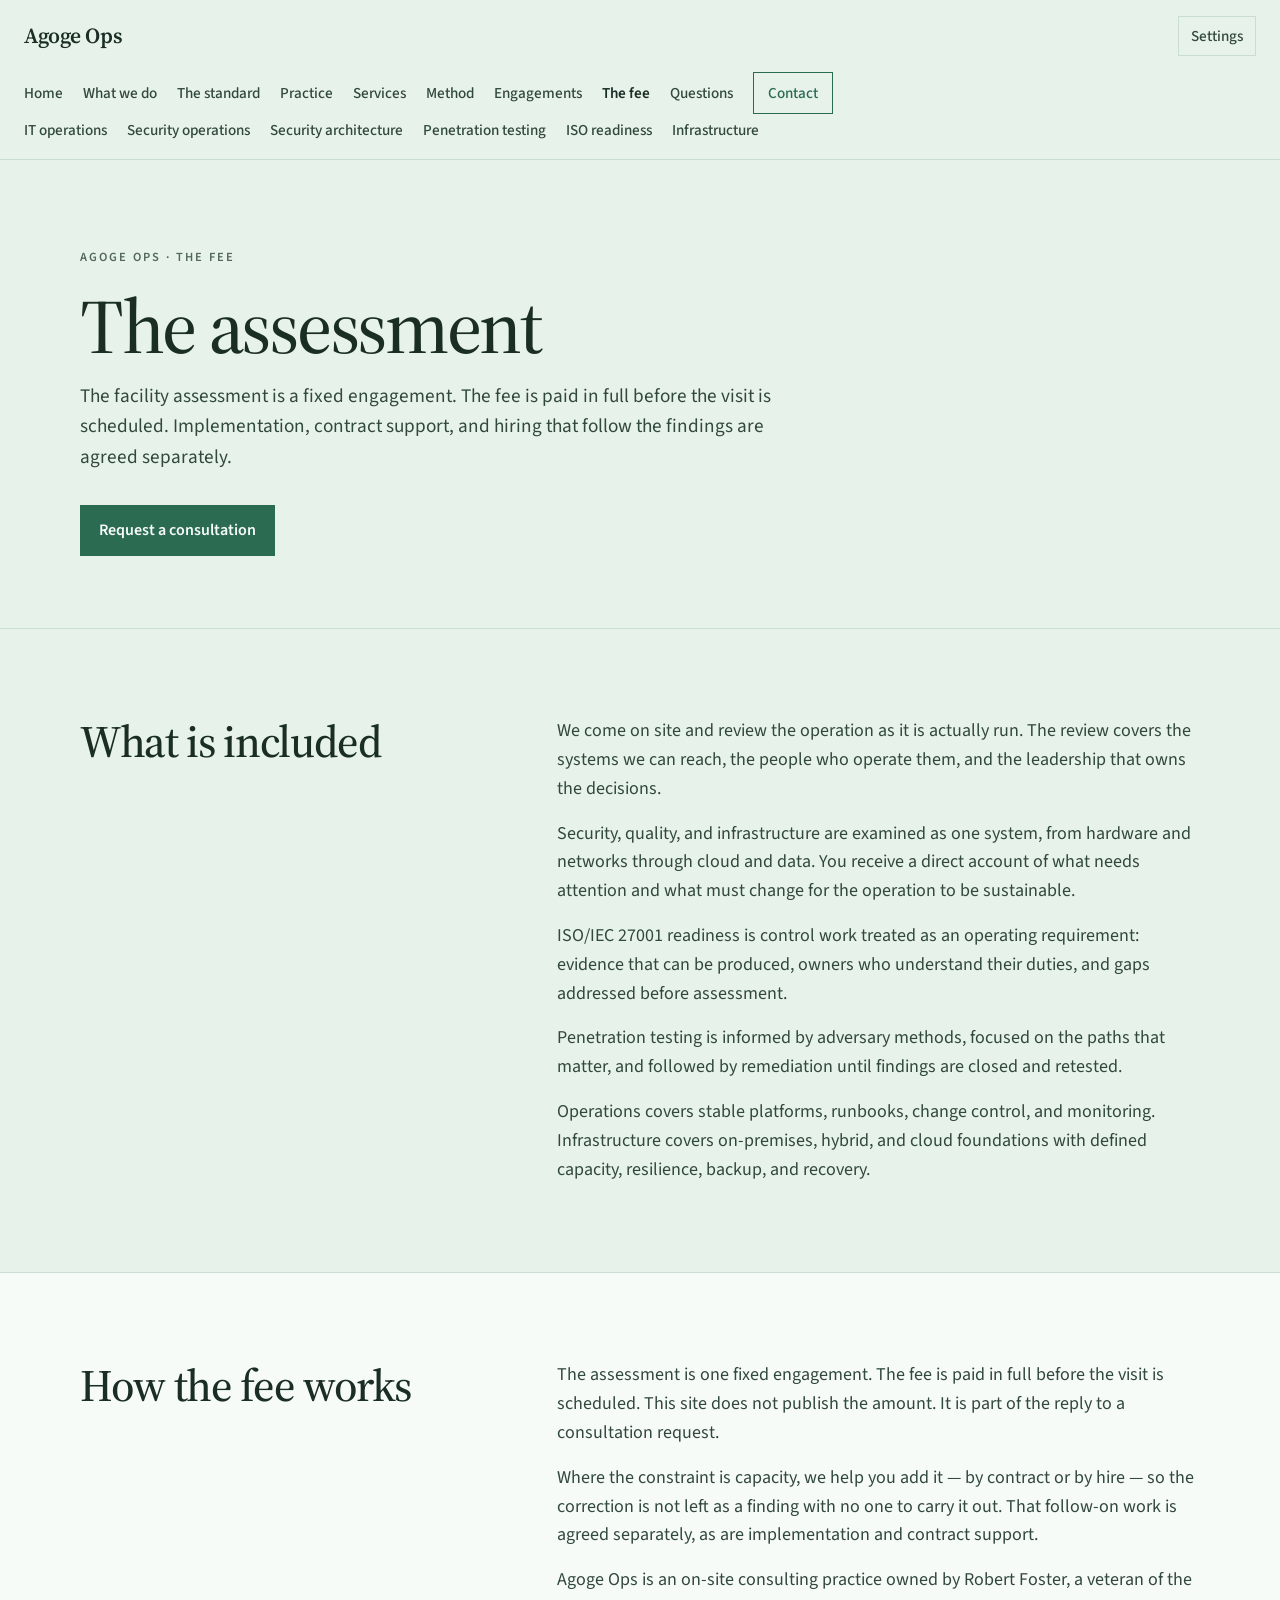
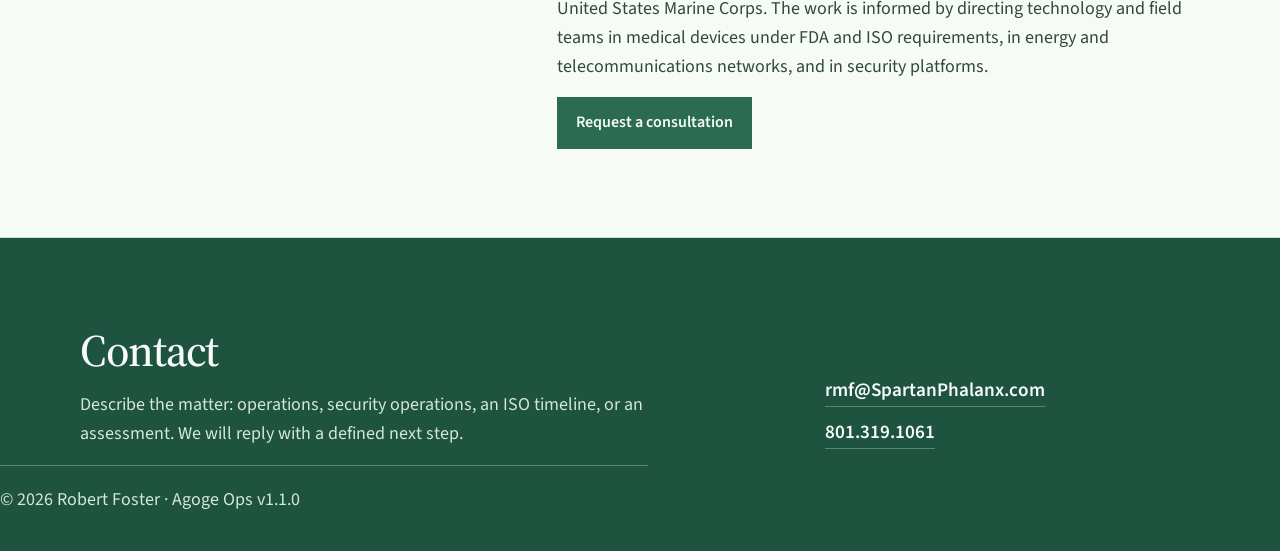
==== engagement.html @ 192fda5f "State the on-site assessment and fee so a visitor can ask for a consultation. Version 1.1.0 adds the" ====
<!DOCTYPE html>
<html lang="en">
<head>
  <meta charset="utf-8" />
  <meta name="viewport" content="width=device-width, initial-scale=1" />
  <title>The assessment — Agoge Ops</title>
  <meta name="description" content="The facility assessment is a fixed engagement. The fee is paid in full before the visit is scheduled. See what the on-site visit includes." />
  <meta name="robots" content="index, follow, max-image-preview:large" />
  <meta name="author" content="Robert Foster" />
  <meta name="theme-color" content="#e7f2ea" />
  <link rel="canonical" href="https://agogeops.com/engagement.html" />
  <meta property="og:type" content="website" />
  <meta property="og:site_name" content="Agoge Ops" />
  <meta property="og:locale" content="en_US" />
  <meta property="og:title" content="The assessment — Agoge Ops" />
  <meta property="og:description" content="The facility assessment is a fixed engagement. The fee is paid in full before the visit is scheduled. See what the on-site visit includes." />
  <meta property="og:url" content="https://agogeops.com/engagement.html" />
  <meta property="og:image" content="https://agogeops.com/assets/og.png" />
  <meta property="og:image:type" content="image/png" />
  <meta property="og:image:width" content="1200" />
  <meta property="og:image:height" content="630" />
  <meta property="og:image:alt" content="Agoge Ops. Shoulder to shoulder. Shield to shield." />
  <meta name="twitter:card" content="summary_large_image" />
  <meta name="twitter:title" content="The assessment — Agoge Ops" />
  <meta name="twitter:description" content="The facility assessment is a fixed engagement. The fee is paid in full before the visit is scheduled. See what the on-site visit includes." />
  <meta name="twitter:image" content="https://agogeops.com/assets/og.png" />
  <meta name="twitter:image:alt" content="Agoge Ops. Shoulder to shoulder. Shield to shield." />
  <script>
    (function () {
      document.documentElement.classList.add("js");
      var saved = localStorage.getItem("agogeops-theme");
      var themes = { light: 1, dark: 1, green: 1, "light-green": 1, "dark-green": 1, blue: 1, "light-blue": 1 };
      document.documentElement.setAttribute("data-theme", themes[saved] ? saved : "light-green");
    })();
  </script>
  <link rel="icon" href="assets/favicon.svg" type="image/svg+xml" />
  <link rel="icon" href="assets/favicon.ico" sizes="any" />
  <link rel="icon" href="assets/favicon-32.png" type="image/png" sizes="32x32" />
  <link rel="icon" href="assets/favicon-16.png" type="image/png" sizes="16x16" />
  <link rel="apple-touch-icon" href="assets/apple-touch-icon.png" />
  <link rel="manifest" href="site.webmanifest" />
  <style>
    /* Readable if assets/ fails to load. The full stylesheet replaces these rules when it arrives. */
    body{margin:0;background:#e7f2ea;color:#1a2e24;font-family:"Segoe UI",sans-serif;font-size:1.0625rem;line-height:1.6}
    a{color:#1e5340} img{max-width:100%;height:auto}
    .skip{position:absolute;left:-999px;top:0;background:#2a6b52;color:#fff;padding:8px 12px}
    .skip:focus{left:12px;top:12px}
    .wrap{width:min(1120px,calc(100% - 32px));margin-inline:auto}
    .top{position:sticky;top:0;background:#e7f2ea;border-bottom:1px solid #c9ddd0;padding:8px 16px 10px;z-index:40}
    .top-bar{display:flex;justify-content:space-between;align-items:center;min-height:56px;gap:12px}
    .brand{color:#1a2e24;text-decoration:none;font-family:Palatino,Georgia,serif;font-size:1.3rem;font-weight:600}
    .nav{display:flex;flex-direction:column;gap:4px}
    .nav-group{display:flex;flex-wrap:wrap;gap:6px 14px}
    .nav a{color:#31483c;text-decoration:none;font-size:.95rem}
    .nav-cta{border:1px solid #2a6b52;color:#2a6b52;padding:6px 10px}
    h1{font-family:Palatino,Georgia,serif;font-weight:500;font-size:clamp(2.6rem,8vw,4.8rem);line-height:.95;margin:0}
    h2{font-family:Palatino,Georgia,serif;font-weight:500;font-size:clamp(1.8rem,4vw,2.4rem);line-height:1.1}
    .lede{font-size:1.15rem;max-width:40em}
    .btn{display:inline-flex;align-items:center;min-height:48px;padding:12px 18px;font-weight:600;text-decoration:none}
    .btn.primary{background:#2a6b52;color:#f7fbf8}
    .contact{background:#1e5340;color:#f7fbf8;padding:64px 0 28px}
    .contact a{color:#f7fbf8}
    .fine{color:#b7cfc2;font-size:.9rem}
    a:focus-visible,button:focus-visible{outline:2px solid #1e5340;outline-offset:3px}
  </style>
  <link rel="stylesheet" href="assets/site.css?v=1.1.0" />
  <script type="application/ld+json">
{
  "@context": "https://schema.org",
  "@graph": [
    {
      "@type": "ProfessionalService",
      "@id": "https://agogeops.com/#practice",
      "name": "Agoge Ops",
      "url": "https://agogeops.com/"
    },
    {
      "@type": "Service",
      "name": "Facility assessment",
      "url": "https://agogeops.com/engagement.html",
      "description": "The facility assessment is a fixed engagement. The fee is paid in full before the visit is scheduled. See what the on-site visit includes.",
      "provider": {
        "@id": "https://agogeops.com/#practice"
      }
    }
  ]
}
  </script>
</head>
<body>
  <a class="skip" href="#main">Skip to content</a>

  <header class="top">
    <div class="top-bar">
      <a class="brand" href="index.html">Agoge Ops</a>
      <div class="header-tools">
    <div class="settings">
      <button type="button" class="settings-btn" id="settings-toggle" aria-expanded="false" aria-controls="settings-panel">Settings</button>
      <div class="settings-panel" id="settings-panel" hidden>
        <p class="settings-label" id="settings-label">Appearance</p>
        <div class="theme-list" role="radiogroup" aria-labelledby="settings-label">
          <button type="button" role="radio" data-theme="light" aria-checked="false">Light</button>
          <button type="button" role="radio" data-theme="dark" aria-checked="false">Dark</button>
          <button type="button" role="radio" data-theme="green" aria-checked="false">Green</button>
          <button type="button" role="radio" data-theme="light-green" aria-checked="true">Light green</button>
          <button type="button" role="radio" data-theme="dark-green" aria-checked="false">Dark green</button>
          <button type="button" role="radio" data-theme="blue" aria-checked="false">Blue</button>
          <button type="button" role="radio" data-theme="light-blue" aria-checked="false">Light blue</button>
        </div>
      </div>
    </div>
    <button type="button" class="nav-toggle" id="nav-toggle" aria-expanded="false" aria-controls="site-nav" aria-label="Menu">
      <span></span><span></span>
    </button>
    </div>
    </div>
    <nav class="nav" id="site-nav" aria-label="Primary">
      <div class="nav-group">
        <a href="index.html">Home</a>
        <a href="index.html#work">What we do</a>
        <a href="index.html#standard">The standard</a>
        <a href="index.html#practice">Practice</a>
        <a href="index.html#services">Services</a>
        <a href="index.html#method">Method</a>
        <a href="index.html#engagements">Engagements</a>
        <a href="engagement.html" aria-current="page">The fee</a>
        <a href="faq.html">Questions</a>
        <a href="index.html#contact" class="nav-cta">Contact</a>
      </div>
      <div class="nav-group">
        <a href="it-operations.html">IT operations</a>
        <a href="security-operations.html">Security operations</a>
        <a href="security-operations.html#architecture">Security architecture</a>
        <a href="security-operations.html#penetration-testing">Penetration testing</a>
        <a href="iso-readiness.html">ISO readiness</a>
        <a href="infrastructure.html">Infrastructure</a>
      </div>
    </nav>
  </header>

  <main id="main">
    <section class="hero">
      <div class="wrap">
        <p class="eyebrow"><a href="index.html">Agoge Ops</a> · The fee</p>
        <h1 class="service-title">The assessment</h1>
        <p class="lede">The facility assessment is a fixed engagement. The fee is paid in full before the visit is scheduled. Implementation, contract support, and hiring that follow the findings are agreed separately.</p>
        <div class="hero-cta">
          <a class="btn primary" href="mailto:rmf@SpartanPhalanx.com?subject=Consultation%20request">Request a consultation</a>
        </div>
      </div>
    </section>

    <section class="band">
      <div class="wrap split">
        <h2>What is included</h2>
        <div>
          <p>We come on site and review the operation as it is actually run. The review covers the systems we can reach, the people who operate them, and the leadership that owns the decisions.</p>
          <p>Security, quality, and infrastructure are examined as one system, from hardware and networks through cloud and data. You receive a direct account of what needs attention and what must change for the operation to be sustainable.</p>
          <p>ISO/IEC 27001 readiness is control work treated as an operating requirement: evidence that can be produced, owners who understand their duties, and gaps addressed before assessment.</p>
          <p>Penetration testing is informed by adversary methods, focused on the paths that matter, and followed by remediation until findings are closed and retested.</p>
          <p>Operations covers stable platforms, runbooks, change control, and monitoring. Infrastructure covers on-premises, hybrid, and cloud foundations with defined capacity, resilience, backup, and recovery.</p>
        </div>
      </div>
    </section>

    <section class="band alt">
      <div class="wrap split">
        <h2>How the fee works</h2>
        <div>
          <p>The assessment is one fixed engagement. The fee is paid in full before the visit is scheduled. This site does not publish the amount. It is part of the reply to a consultation request.</p>
          <p>Where the constraint is capacity, we help you add it — by contract or by hire — so the correction is not left as a finding with no one to carry it out. That follow-on work is agreed separately, as are implementation and contract support.</p>
          <p>Agoge Ops is an on-site consulting practice owned by Robert Foster, a veteran of the United States Marine Corps. The work is informed by directing technology and field teams in medical devices under FDA and ISO requirements, in energy and telecommunications networks, and in security platforms.</p>
          <p><a class="btn primary" href="mailto:rmf@SpartanPhalanx.com?subject=Consultation%20request">Request a consultation</a></p>
        </div>
      </div>
    </section>

    <section class="contact">
      <div class="wrap contact-inner">
        <div>
          <h2>Contact</h2>
          <p>Describe the matter: operations, security operations, an ISO timeline, or an assessment. We will reply with a defined next step.</p>
        </div>
        <address>
          <a href="mailto:rmf@SpartanPhalanx.com">rmf@SpartanPhalanx.com</a>
          <a href="tel:+18013191061">801.319.1061</a>
        </address>
      </div>
      <p class="fine">© 2026 Robert Foster · Agoge Ops v1.1.0</p>
    </section>
  </main>

  <script src="assets/site.js?v=1.1.0" defer></script>
</body>
</html>
---- assets/site.css ----
@font-face {
  font-family: "Source Sans 3";
  font-style: normal;
  font-weight: 400 600;
  font-display: swap;
  src: url("fonts/source-sans-3-latin.woff2") format("woff2");
  unicode-range: U+0000-00FF, U+0131, U+0152-0153, U+02BB-02BC, U+02C6, U+02DA, U+02DC, U+0304, U+0308, U+0329, U+2000-206F, U+20AC, U+2122, U+2191, U+2193, U+2212, U+2215, U+FEFF, U+FFFD;
}

@font-face {
  font-family: "Source Serif 4";
  font-style: normal;
  font-weight: 500 600;
  font-display: swap;
  src: url("fonts/source-serif-4-latin.woff2") format("woff2");
  unicode-range: U+0000-00FF, U+0131, U+0152-0153, U+02BB-02BC, U+02C6, U+02DA, U+02DC, U+0304, U+0308, U+0329, U+2000-206F, U+20AC, U+2122, U+2191, U+2193, U+2212, U+2215, U+FEFF, U+FFFD;
}

:root,
html[data-theme="light-green"] {
  --paper: #e7f2ea;
  --surface: #f7fbf8;
  --header: rgba(231, 242, 234, 0.94);
  --ink: #1a2e24;
  --ink-soft: #31483c;
  --muted: #52685b;
  --line: #c9ddd0;
  --accent: #2a6b52;
  --accent-hot: #1e5340;
  --btn: #2a6b52;
  --btn-text: #f7fbf8;
  --contact-bg: #1e5340;
  --contact-ink: #f7fbf8;
  --contact-copy: #d5e6db;
  --contact-line: rgba(255, 255, 255, 0.28);
  --contact-fine: #b7cfc2;
  --theme-color: #e7f2ea;
}

html[data-theme="light"] {
  --paper: #f3f0ea;
  --surface: #ffffff;
  --header: rgba(243, 240, 234, 0.94);
  --ink: #1c1a17;
  --ink-soft: #3c3832;
  --muted: #5e5952;
  --line: #d4cdc2;
  --accent: #1e3a34;
  --accent-hot: #16302b;
  --btn: #1e3a34;
  --btn-text: #f3f0ea;
  --contact-bg: #1e3a34;
  --contact-ink: #f3f0ea;
  --contact-copy: #d5ddd9;
  --contact-line: rgba(255, 255, 255, 0.28);
  --contact-fine: #b7c4bf;
  --theme-color: #f3f0ea;
}

html[data-theme="dark"] {
  --paper: #141816;
  --surface: #1c221f;
  --header: rgba(20, 24, 22, 0.94);
  --ink: #f2f0ea;
  --ink-soft: #d4d0c6;
  --muted: #a39e94;
  --line: #343a36;
  --accent: #9dceb4;
  --accent-hot: #cfe6da;
  --btn: #2f6b56;
  --btn-text: #f4f7f5;
  --contact-bg: #0e1412;
  --contact-ink: #f3f0ea;
  --contact-copy: #c9d4ce;
  --contact-line: rgba(255, 255, 255, 0.22);
  --contact-fine: #8ea399;
  --theme-color: #141816;
}

html[data-theme="green"] {
  --paper: #dceadf;
  --surface: #f3faf5;
  --header: rgba(220, 234, 223, 0.94);
  --ink: #14241c;
  --ink-soft: #2c4036;
  --muted: #4d6558;
  --line: #b7d0c0;
  --accent: #1b4d3e;
  --accent-hot: #14382e;
  --btn: #1b4d3e;
  --btn-text: #f4faf6;
  --contact-bg: #1b4d3e;
  --contact-ink: #f4faf6;
  --contact-copy: #d3e6db;
  --contact-line: rgba(255, 255, 255, 0.28);
  --contact-fine: #b7cfc2;
  --theme-color: #dceadf;
}

html[data-theme="dark-green"] {
  --paper: #0f1f18;
  --surface: #163026;
  --header: rgba(15, 31, 24, 0.94);
  --ink: #e7f3ec;
  --ink-soft: #c3d8cc;
  --muted: #8eaa9c;
  --line: #2a4a3c;
  --accent: #8fceb0;
  --accent-hot: #c8e8d6;
  --btn: #2f6b56;
  --btn-text: #f4faf6;
  --contact-bg: #091410;
  --contact-ink: #f4faf6;
  --contact-copy: #c3d8cc;
  --contact-line: rgba(255, 255, 255, 0.22);
  --contact-fine: #8eaa9c;
  --theme-color: #0f1f18;
}

html[data-theme="blue"] {
  --paper: #16324f;
  --surface: #1c3d5e;
  --header: rgba(22, 50, 79, 0.94);
  --ink: #f4f7fb;
  --ink-soft: #d5e0ea;
  --muted: #a9bdd0;
  --line: #2c5278;
  --accent: #9fd0f2;
  --accent-hot: #d6ebfa;
  --btn: #2f74b0;
  --btn-text: #f4f7fb;
  --contact-bg: #0d2138;
  --contact-ink: #f4f7fb;
  --contact-copy: #c5d6e6;
  --contact-line: rgba(255, 255, 255, 0.22);
  --contact-fine: #8eabc4;
  --theme-color: #16324f;
}

html[data-theme="light-blue"] {
  --paper: #e7f1f8;
  --surface: #f5fafc;
  --header: rgba(231, 241, 248, 0.94);
  --ink: #152433;
  --ink-soft: #2c4154;
  --muted: #5a7082;
  --line: #c5d7e6;
  --accent: #1d4e89;
  --accent-hot: #163a66;
  --btn: #1d4e89;
  --btn-text: #f5fafc;
  --contact-bg: #1d4e89;
  --contact-ink: #f5fafc;
  --contact-copy: #d4e3f0;
  --contact-line: rgba(255, 255, 255, 0.28);
  --contact-fine: #b7c9d8;
  --theme-color: #e7f1f8;
}

:root {
  --max: 1120px;
  --serif: "Source Serif 4", "Palatino Linotype", Palatino, serif;
  --sans: "Source Sans 3", "Segoe UI", sans-serif;
}

*,
*::before,
*::after { box-sizing: border-box; }

html { scroll-behavior: smooth; }

section[id] { scroll-margin-top: 200px; }

body {
  margin: 0;
  font-family: var(--sans);
  font-size: 1.0625rem;
  line-height: 1.6;
  color: var(--ink);
  background: var(--paper);
  -webkit-font-smoothing: antialiased;
}

img { display: block; max-width: 100%; }

a { color: var(--accent); }
a:hover { color: var(--accent-hot); }

.skip {
  position: absolute;
  left: -999px;
  top: 0;
  background: var(--accent);
  color: #fff;
  padding: 8px 12px;
  z-index: 100;
}
.skip:focus { left: 12px; top: 12px; }

.wrap {
  width: min(var(--max), calc(100% - 48px));
  margin-inline: auto;
}

.top {
  position: sticky;
  top: 0;
  z-index: 40;
  display: flex;
  flex-direction: column;
  align-items: stretch;
  padding: 0 24px 10px;
  background: var(--header);
  border-bottom: 1px solid var(--line);
  backdrop-filter: blur(10px);
}

.top-bar {
  display: flex;
  align-items: center;
  justify-content: space-between;
  gap: 24px;
  min-height: 72px;
}

.brand {
  color: var(--ink);
  text-decoration: none;
  font-family: var(--serif);
  font-weight: 600;
  font-size: 1.35rem;
  letter-spacing: -0.02em;
}
.brand:hover { color: var(--ink); }

.nav {
  display: flex;
  flex-direction: column;
  gap: 4px;
  padding-bottom: 6px;
}
.nav-group {
  display: flex;
  flex-wrap: wrap;
  align-items: center;
  gap: 6px 20px;
}
.nav a {
  color: var(--ink-soft);
  text-decoration: none;
  font-size: 0.95rem;
  font-weight: 500;
}
.nav a:visited { color: var(--ink-soft); }
.nav a:hover { color: var(--ink); }
.nav a[aria-current="page"] {
  color: var(--ink);
  font-weight: 600;
}

.nav-cta {
  padding: 8px 14px;
  border: 1px solid var(--accent);
  color: var(--accent) !important;
}
.nav-cta:visited { color: var(--accent) !important; }
.nav-cta:hover { background: var(--btn); color: var(--btn-text) !important; }

.nav-toggle {
  display: none;
  width: 44px;
  height: 44px;
  border: 1px solid var(--line);
  background: transparent;
  cursor: pointer;
  padding: 0;
  align-items: center;
  justify-content: center;
  flex-direction: column;
  gap: 6px;
}
.nav-toggle span {
  display: block;
  width: 18px;
  height: 1.5px;
  background: var(--ink);
}

.hero h1.service-title {
  max-width: 18ch;
  font-size: clamp(2.7rem, 6vw, 4.8rem);
}

.eyebrow a {
  color: inherit;
  text-decoration: none;
}
.eyebrow a:hover { color: var(--ink); }

.hero {
  padding: 88px 0 72px;
  border-bottom: 1px solid var(--line);
}
.hero h1 {
  margin: 0;
  max-width: 12ch;
  font-family: var(--serif);
  font-weight: 500;
  font-size: clamp(3.4rem, 8vw, 6.4rem);
  line-height: 0.95;
  letter-spacing: -0.03em;
}
.eyebrow {
  margin: 0 0 22px;
  font-size: 0.78rem;
  font-weight: 600;
  letter-spacing: 0.16em;
  text-transform: uppercase;
  color: var(--muted);
}
.motto {
  margin: 22px 0 0;
  font-family: var(--serif);
  font-size: clamp(1.25rem, 2vw, 1.55rem);
  font-weight: 500;
  color: var(--accent);
}
.lede {
  margin: 18px 0 0;
  max-width: 38em;
  font-size: 1.2rem;
  color: var(--ink-soft);
}
.hero-cta {
  display: flex;
  flex-wrap: wrap;
  gap: 12px;
  margin-top: 32px;
}
.hero-note {
  margin: 14px 0 0;
  font-weight: 600;
}
.hero-note a { text-decoration: none; border-bottom: 1px solid var(--line); }
.hero-note a:hover { border-bottom-color: var(--accent); }

a:focus-visible,
button:focus-visible {
  outline: 2px solid var(--accent);
  outline-offset: 3px;
}

.btn {
  display: inline-flex;
  align-items: center;
  justify-content: center;
  min-height: 48px;
  padding: 12px 18px;
  font-family: var(--sans);
  font-size: 1rem;
  font-weight: 600;
  text-decoration: none;
  border: 1px solid transparent;
}
.btn.primary {
  background: var(--btn);
  color: var(--btn-text);
}
.btn.primary:hover { filter: brightness(1.12); color: var(--btn-text); }
.btn.ghost {
  background: transparent;
  color: var(--ink);
  border-color: var(--line);
}
.btn.ghost:hover { border-color: var(--ink); color: var(--ink); }

.facts {
  background: var(--surface);
  border-bottom: 1px solid var(--line);
}
.facts-grid {
  display: grid;
  grid-template-columns: repeat(3, 1fr);
}
.facts article {
  padding: 36px 32px 40px 0;
}
.facts article + article {
  padding-left: 32px;
  border-left: 1px solid var(--line);
}
.num {
  margin: 0 0 12px;
  font-size: 0.78rem;
  font-weight: 600;
  letter-spacing: 0.14em;
  color: var(--accent);
}
.facts h2,
.method h3,
.steps h3,
.services h3 {
  margin: 0 0 8px;
  font-family: var(--serif);
  font-weight: 500;
  font-size: 1.45rem;
  letter-spacing: -0.02em;
}
.facts p:last-child,
.method p,
.steps p,
.services p { margin: 0; color: var(--ink-soft); }

.band { padding: 88px 0; }
.band.alt {
  background: var(--surface);
  border-top: 1px solid var(--line);
  border-bottom: 1px solid var(--line);
}

.split {
  display: grid;
  grid-template-columns: 0.8fr 1.2fr;
  gap: 48px;
  align-items: start;
}
.split h2,
.section-head h2,
.contact h2 {
  margin: 0;
  font-family: var(--serif);
  font-weight: 500;
  font-size: clamp(2rem, 4vw, 2.8rem);
  letter-spacing: -0.03em;
  line-height: 1.1;
}
.split p { margin: 0 0 16px; color: var(--ink-soft); font-size: 1.125rem; }
.split p:last-child { margin-bottom: 0; }

.section-head { max-width: 40em; margin-bottom: 40px; }
.section-head p {
  margin: 12px 0 0;
  color: var(--muted);
  font-size: 1.125rem;
}

.services {
  list-style: none;
  margin: 0;
  padding: 0;
  display: grid;
  grid-template-columns: 1fr 1fr;
  column-gap: 64px;
}
.services li {
  padding: 28px 0;
  border-top: 1px solid var(--line);
}
.services h3 { font-size: 1.35rem; }
.services h3 a,
.services h3 a:visited {
  color: inherit;
  text-decoration: none;
}
.services h3 a:hover { color: var(--accent); }

.method {
  display: grid;
  grid-template-columns: 1fr 1fr;
  gap: 36px 64px;
}

.steps {
  list-style: none;
  margin: 0;
  padding: 0;
  display: grid;
  grid-template-columns: repeat(4, 1fr);
  gap: 28px;
  counter-reset: step;
}
.steps li {
  padding-top: 18px;
  border-top: 2px solid var(--accent);
  counter-increment: step;
}
.steps li::before {
  content: counter(step, decimal-leading-zero);
  display: block;
  margin-bottom: 16px;
  font-size: 0.78rem;
  font-weight: 600;
  letter-spacing: 0.14em;
  color: var(--accent);
}
.steps h3 { font-size: 1.3rem; }

.faq {
  display: grid;
}
.faq article {
  padding: 22px 0;
  border-top: 1px solid var(--line);
}
.faq h3 {
  margin: 0 0 8px;
  font-family: var(--serif);
  font-weight: 500;
  font-size: 1.35rem;
}
.faq p { margin: 0; color: var(--ink-soft); }
.faq a { font-weight: 600; }

.contact {
  padding: 88px 0 36px;
  background: var(--contact-bg);
  color: var(--contact-ink);
}
.contact-inner {
  display: grid;
  grid-template-columns: 1.3fr 0.7fr;
  gap: 48px;
  align-items: end;
}
.contact h2 { color: var(--contact-ink); }
.contact p { margin: 16px 0 0; max-width: 36em; color: var(--contact-copy); font-size: 1.125rem; }
.contact address {
  margin: 0;
  font-style: normal;
  display: flex;
  flex-direction: column;
  gap: 10px;
  font-size: 1.2rem;
  font-weight: 600;
}
.contact address a {
  color: var(--contact-ink);
  text-decoration: none;
  border-bottom: 1px solid var(--contact-line);
  width: fit-content;
}
.contact address a:hover { border-bottom-color: var(--contact-ink); color: var(--contact-ink); }
.fine {
  width: min(var(--max), calc(100% - 48px));
  margin: 64px auto 0;
  padding-top: 20px;
  border-top: 1px solid var(--contact-line);
  color: var(--contact-fine);
  font-size: 0.9rem;
}

.header-tools {
  display: flex;
  align-items: center;
  gap: 8px;
  margin-left: auto;
}
.settings { position: relative; }
.settings-btn {
  min-height: 40px;
  padding: 8px 12px;
  border: 1px solid var(--line);
  background: transparent;
  color: var(--ink-soft);
  font-family: var(--sans);
  font-size: 0.95rem;
  font-weight: 500;
  cursor: pointer;
}
.settings-btn:hover,
.settings-btn[aria-expanded="true"] {
  color: var(--ink);
  border-color: var(--accent);
}
.settings-panel {
  position: absolute;
  top: calc(100% + 10px);
  right: 0;
  z-index: 50;
  width: 240px;
  padding: 14px;
  background: var(--surface);
  border: 1px solid var(--line);
  box-shadow: 0 12px 32px rgba(20, 30, 24, 0.12);
}
.settings-panel[hidden] { display: none !important; }
.settings-label {
  margin: 0 0 10px;
  font-size: 0.75rem;
  font-weight: 600;
  letter-spacing: 0.12em;
  text-transform: uppercase;
  color: var(--muted);
}
.theme-list {
  display: grid;
  gap: 6px;
}
.theme-list button {
  text-align: left;
  padding: 8px 10px;
  border: 1px solid transparent;
  background: transparent;
  color: var(--ink);
  font-family: var(--sans);
  font-size: 0.95rem;
  cursor: pointer;
}
.theme-list button:hover { border-color: var(--line); }
.theme-list button[aria-checked="true"] {
  border-color: var(--accent);
  font-weight: 600;
}

@media (max-width: 900px) {
  html.js .nav-toggle { display: inline-flex; }
  html.js .nav { display: none; }
  html.js .nav.is-open {
    display: flex;
    max-height: calc(100vh - 84px);
    overflow-y: auto;
  }
  .nav { gap: 0; padding-bottom: 4px; }
  .nav-group {
    flex-direction: column;
    align-items: stretch;
    gap: 0;
  }
  .nav a {
    padding: 12px 0;
    border-bottom: 1px solid var(--line);
  }
  .nav-cta { margin-top: 8px; width: fit-content; }
  .facts-grid,
  .split,
  .services,
  .method,
  .steps,
  .contact-inner { grid-template-columns: 1fr; }
  .facts article,
  .facts article + article {
    padding: 28px 0;
    border-left: 0;
    border-top: 1px solid var(--line);
  }
  .facts article:first-child { border-top: 0; }
  .hero { padding: 56px 0 48px; }
  .band, .contact { padding-top: 64px; }
}

@media (prefers-reduced-motion: reduce) {
  html { scroll-behavior: auto; }
}
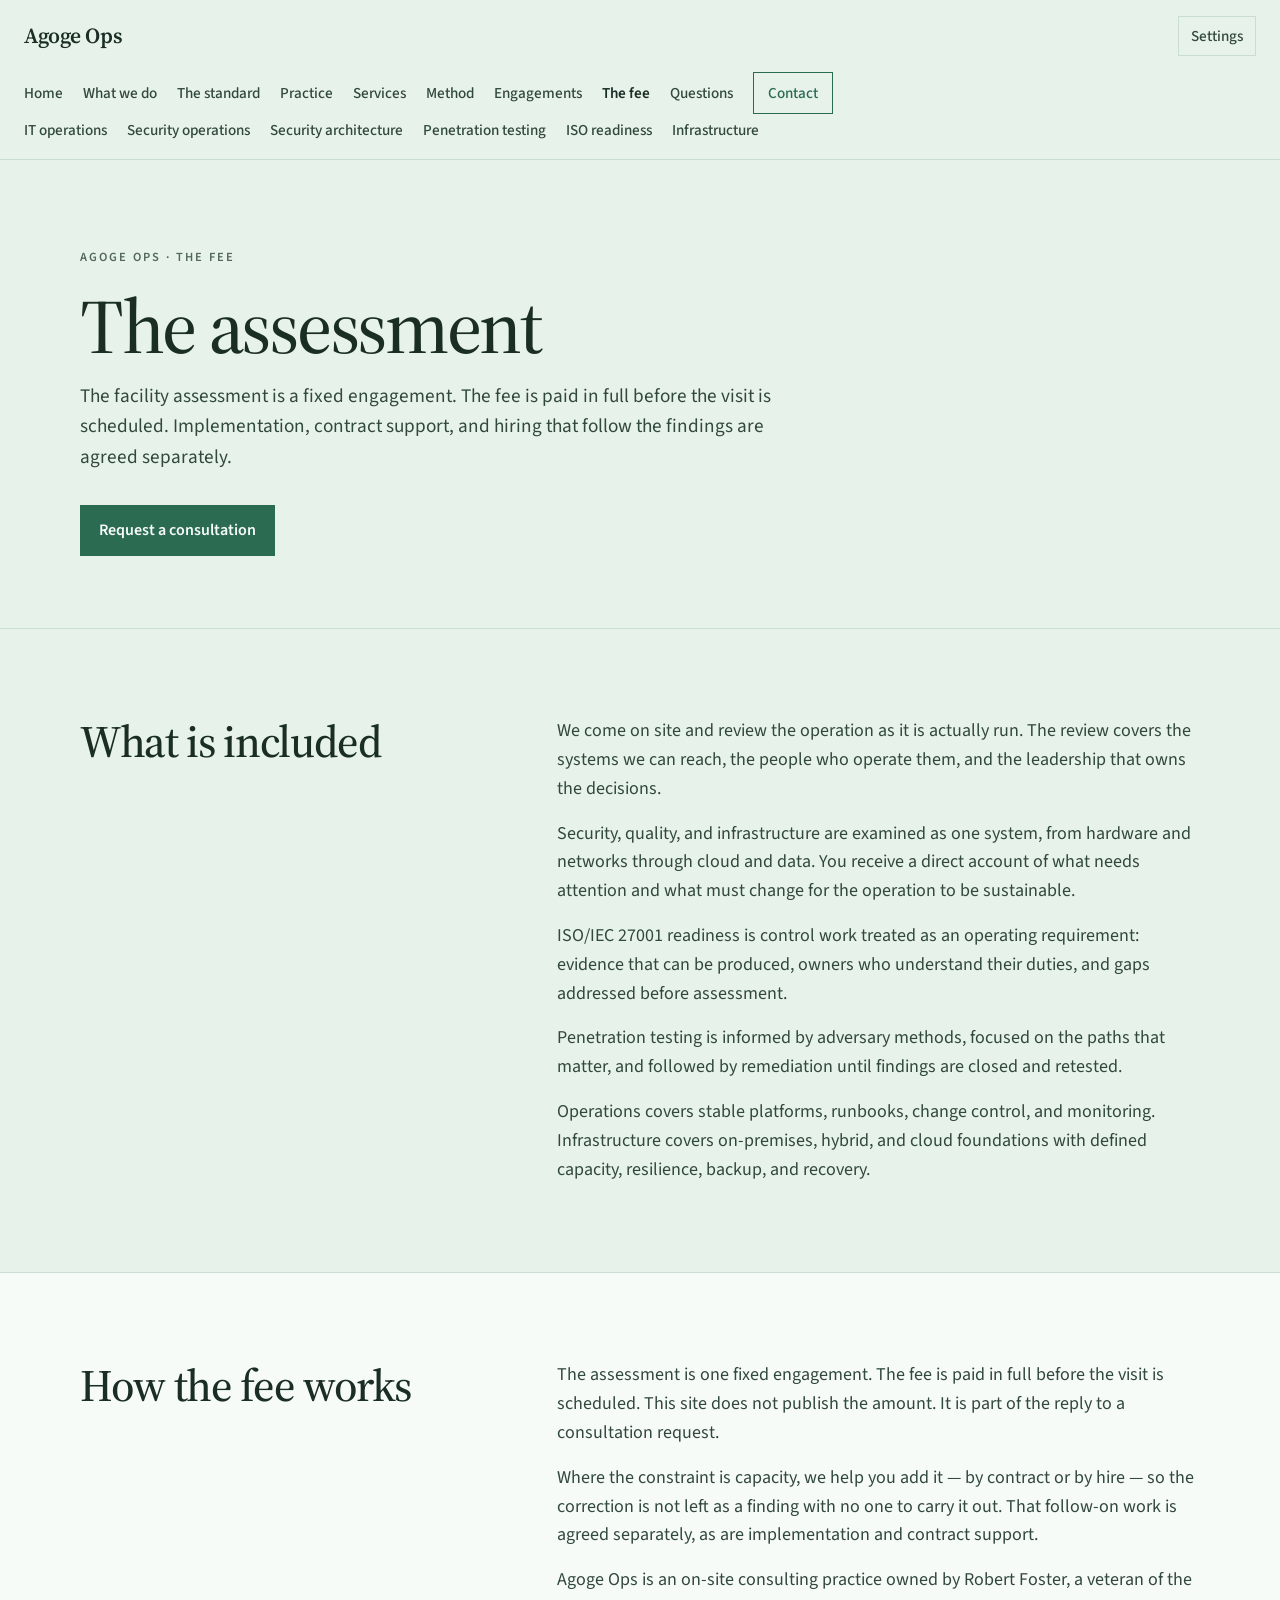
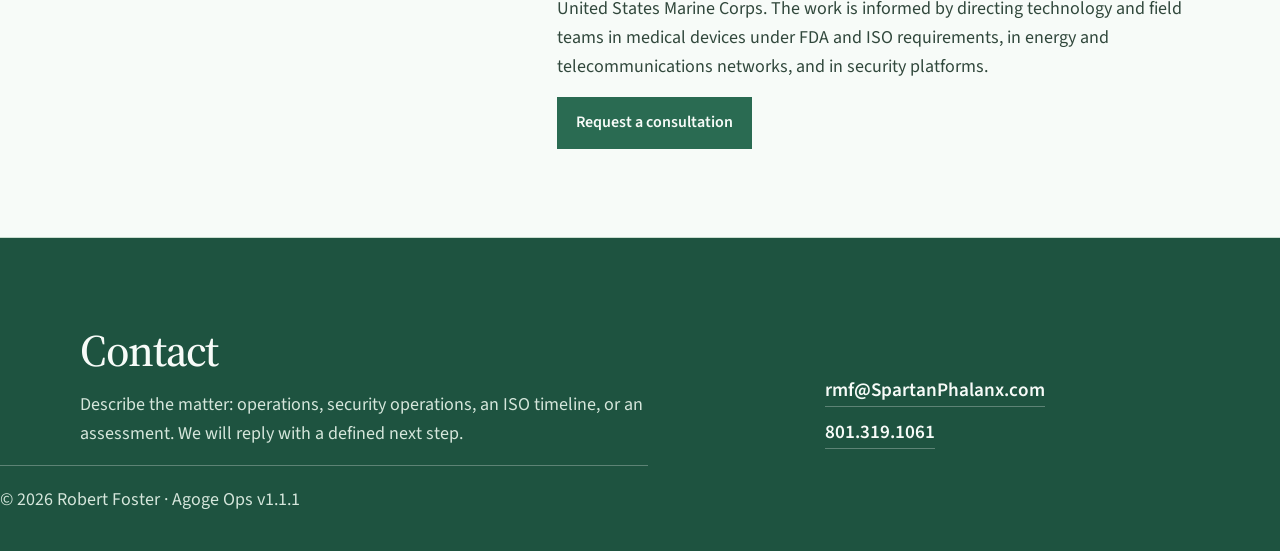
==== commit 8c0100db: "Give every page a distinct title and a description Bing can use. Version 1.1.1 lengthens the short p" ====
--- a/engagement.html
+++ b/engagement.html
@@ -3,7 +3,7 @@
 <head>
   <meta charset="utf-8" />
   <meta name="viewport" content="width=device-width, initial-scale=1" />
-  <title>The assessment — Agoge Ops</title>
+  <title>On-site Facility Assessment Fee — Agoge Ops</title>
   <meta name="description" content="The facility assessment is a fixed engagement. The fee is paid in full before the visit is scheduled. See what the on-site visit includes." />
   <meta name="robots" content="index, follow, max-image-preview:large" />
   <meta name="author" content="Robert Foster" />
@@ -12,7 +12,7 @@
   <meta property="og:type" content="website" />
   <meta property="og:site_name" content="Agoge Ops" />
   <meta property="og:locale" content="en_US" />
-  <meta property="og:title" content="The assessment — Agoge Ops" />
+  <meta property="og:title" content="On-site Facility Assessment Fee — Agoge Ops" />
   <meta property="og:description" content="The facility assessment is a fixed engagement. The fee is paid in full before the visit is scheduled. See what the on-site visit includes." />
   <meta property="og:url" content="https://agogeops.com/engagement.html" />
   <meta property="og:image" content="https://agogeops.com/assets/og.png" />
@@ -21,7 +21,7 @@
   <meta property="og:image:height" content="630" />
   <meta property="og:image:alt" content="Agoge Ops. Shoulder to shoulder. Shield to shield." />
   <meta name="twitter:card" content="summary_large_image" />
-  <meta name="twitter:title" content="The assessment — Agoge Ops" />
+  <meta name="twitter:title" content="On-site Facility Assessment Fee — Agoge Ops" />
   <meta name="twitter:description" content="The facility assessment is a fixed engagement. The fee is paid in full before the visit is scheduled. See what the on-site visit includes." />
   <meta name="twitter:image" content="https://agogeops.com/assets/og.png" />
   <meta name="twitter:image:alt" content="Agoge Ops. Shoulder to shoulder. Shield to shield." />
@@ -63,7 +63,7 @@
     .fine{color:#b7cfc2;font-size:.9rem}
     a:focus-visible,button:focus-visible{outline:2px solid #1e5340;outline-offset:3px}
   </style>
-  <link rel="stylesheet" href="assets/site.css?v=1.1.0" />
+  <link rel="stylesheet" href="assets/site.css?v=1.1.1" />
   <script type="application/ld+json">
 {
   "@context": "https://schema.org",
@@ -186,10 +186,10 @@
           <a href="tel:+18013191061">801.319.1061</a>
         </address>
       </div>
-      <p class="fine">© 2026 Robert Foster · Agoge Ops v1.1.0</p>
+      <p class="fine">© 2026 Robert Foster · Agoge Ops v1.1.1</p>
     </section>
   </main>
 
-  <script src="assets/site.js?v=1.1.0" defer></script>
+  <script src="assets/site.js?v=1.1.1" defer></script>
 </body>
 </html>
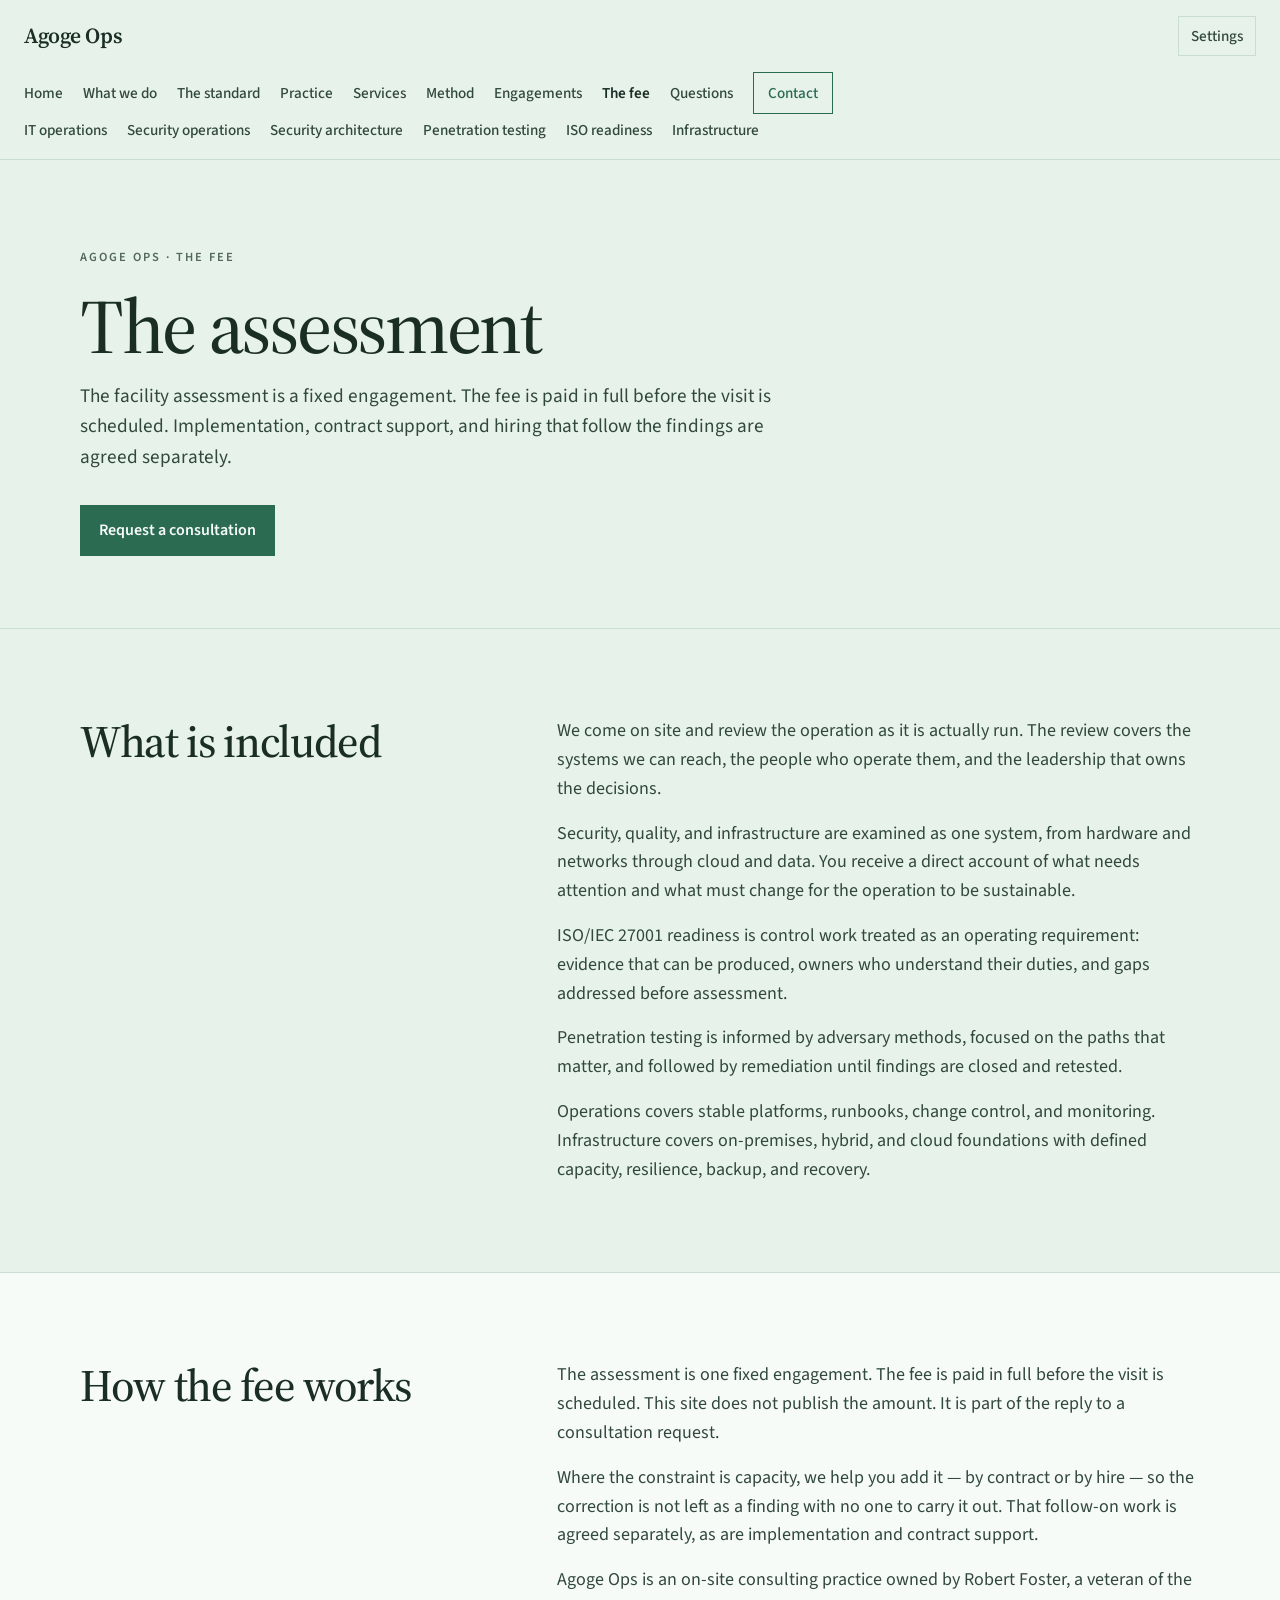
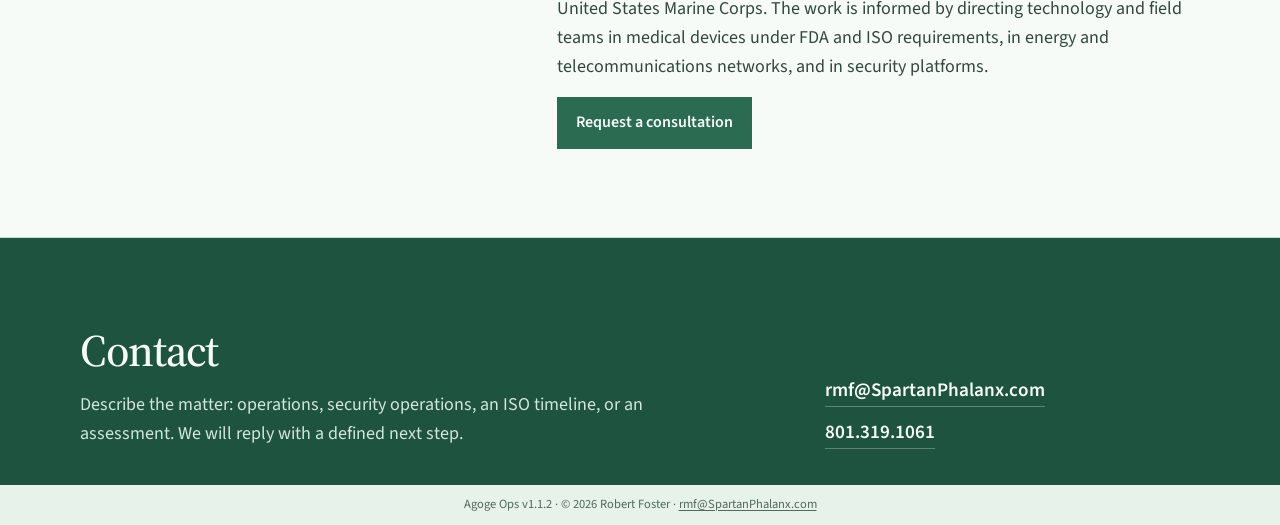
==== commit c9a28bce: "Add the compact version footer and ship agogeops-v1.1.2.zip. Every page ends with Agoge Ops v1.1.2, " ====
--- a/engagement.html
+++ b/engagement.html
@@ -60,10 +60,10 @@
     .btn.primary{background:#2a6b52;color:#f7fbf8}
     .contact{background:#1e5340;color:#f7fbf8;padding:64px 0 28px}
     .contact a{color:#f7fbf8}
-    .fine{color:#b7cfc2;font-size:.9rem}
+    .site-meta{padding:10px 16px 12px;text-align:center;color:#52685b;font-size:12.5px;line-height:1.45}.site-meta p{margin:0}.site-meta a{color:#52685b;font-size:12.5px}
     a:focus-visible,button:focus-visible{outline:2px solid #1e5340;outline-offset:3px}
   </style>
-  <link rel="stylesheet" href="assets/site.css?v=1.1.1" />
+  <link rel="stylesheet" href="assets/site.css?v=1.1.2" />
   <script type="application/ld+json">
 {
   "@context": "https://schema.org",
@@ -186,10 +186,12 @@
           <a href="tel:+18013191061">801.319.1061</a>
         </address>
       </div>
-      <p class="fine">© 2026 Robert Foster · Agoge Ops v1.1.1</p>
     </section>
   </main>
+  <footer class="site-meta">
+    <p><span>Agoge Ops v1.1.2</span> · <span>© 2026 Robert Foster</span> · <a href="mailto:rmf@SpartanPhalanx.com">rmf@SpartanPhalanx.com</a></p>
+  </footer>
 
-  <script src="assets/site.js?v=1.1.1" defer></script>
+  <script src="assets/site.js?v=1.1.2" defer></script>
 </body>
 </html>
--- a/assets/site.css
+++ b/assets/site.css
@@ -33,7 +33,6 @@
   --contact-ink: #f7fbf8;
   --contact-copy: #d5e6db;
   --contact-line: rgba(255, 255, 255, 0.28);
-  --contact-fine: #b7cfc2;
   --theme-color: #e7f2ea;
 }
 
@@ -53,7 +52,6 @@
   --contact-ink: #f3f0ea;
   --contact-copy: #d5ddd9;
   --contact-line: rgba(255, 255, 255, 0.28);
-  --contact-fine: #b7c4bf;
   --theme-color: #f3f0ea;
 }
 
@@ -73,7 +71,6 @@
   --contact-ink: #f3f0ea;
   --contact-copy: #c9d4ce;
   --contact-line: rgba(255, 255, 255, 0.22);
-  --contact-fine: #8ea399;
   --theme-color: #141816;
 }
 
@@ -93,7 +90,6 @@
   --contact-ink: #f4faf6;
   --contact-copy: #d3e6db;
   --contact-line: rgba(255, 255, 255, 0.28);
-  --contact-fine: #b7cfc2;
   --theme-color: #dceadf;
 }
 
@@ -113,7 +109,6 @@
   --contact-ink: #f4faf6;
   --contact-copy: #c3d8cc;
   --contact-line: rgba(255, 255, 255, 0.22);
-  --contact-fine: #8eaa9c;
   --theme-color: #0f1f18;
 }
 
@@ -133,7 +128,6 @@
   --contact-ink: #f4f7fb;
   --contact-copy: #c5d6e6;
   --contact-line: rgba(255, 255, 255, 0.22);
-  --contact-fine: #8eabc4;
   --theme-color: #16324f;
 }
 
@@ -143,7 +137,7 @@
   --header: rgba(231, 241, 248, 0.94);
   --ink: #152433;
   --ink-soft: #2c4154;
-  --muted: #5a7082;
+  --muted: #596f81;
   --line: #c5d7e6;
   --accent: #1d4e89;
   --accent-hot: #163a66;
@@ -153,7 +147,6 @@
   --contact-ink: #f5fafc;
   --contact-copy: #d4e3f0;
   --contact-line: rgba(255, 255, 255, 0.28);
-  --contact-fine: #b7c9d8;
   --theme-color: #e7f1f8;
 }
 
@@ -540,14 +533,27 @@
   width: fit-content;
 }
 .contact address a:hover { border-bottom-color: var(--contact-ink); color: var(--contact-ink); }
-.fine {
-  width: min(var(--max), calc(100% - 48px));
-  margin: 64px auto 0;
-  padding-top: 20px;
-  border-top: 1px solid var(--contact-line);
-  color: var(--contact-fine);
-  font-size: 0.9rem;
-}
+.site-meta {
+  padding: 10px 16px 12px;
+  text-align: center;
+}
+.site-meta p {
+  margin: 0;
+  color: var(--muted);
+  font-size: 12.5px;
+  line-height: 1.45;
+}
+.site-meta span,
+.site-meta a {
+  white-space: nowrap;
+}
+.site-meta a {
+  color: inherit;
+  font-size: 12.5px;
+  text-decoration-thickness: 1px;
+  text-underline-offset: 2px;
+}
+.site-meta a:hover { color: var(--ink); }
 
 .header-tools {
   display: flex;
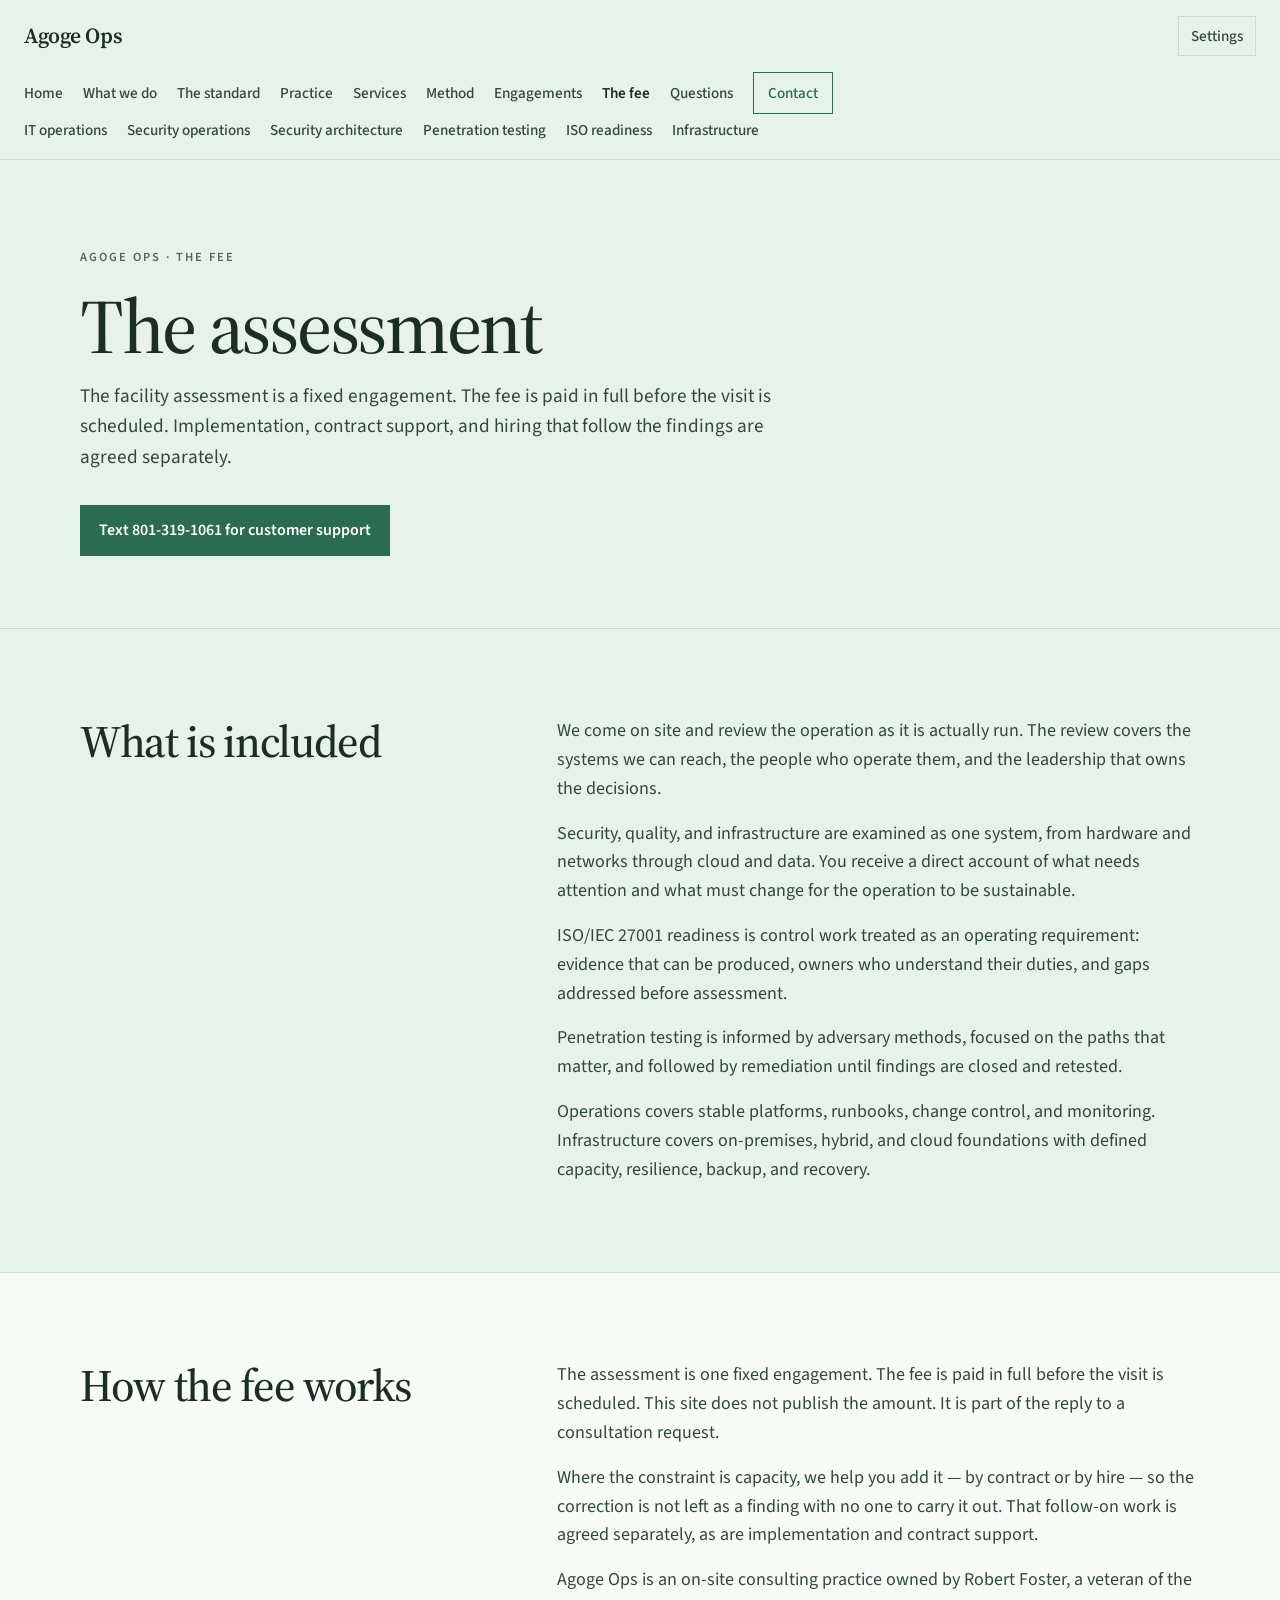
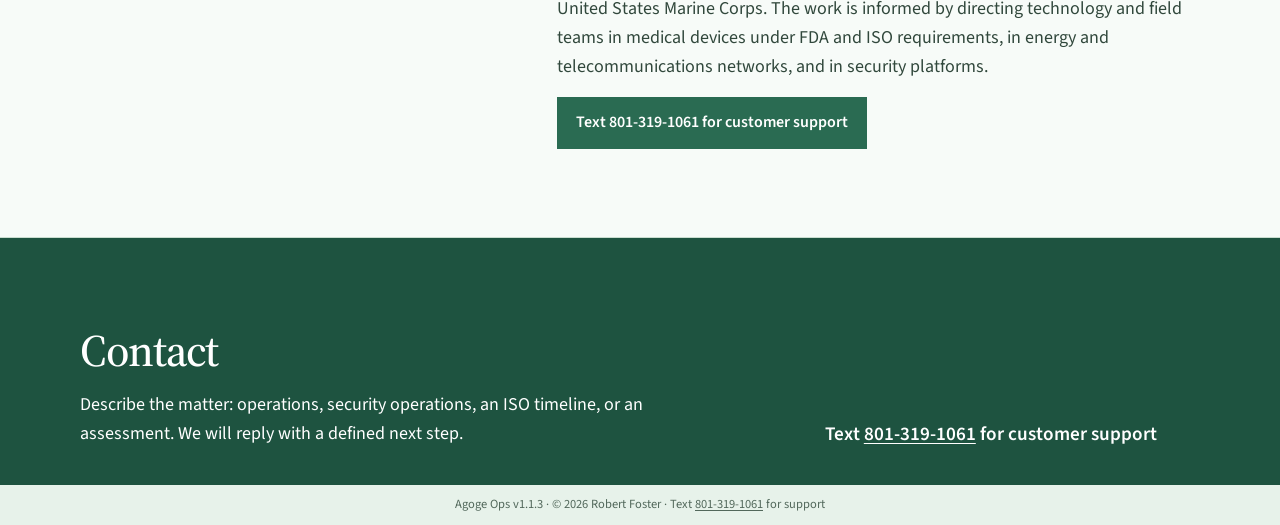
==== commit 54e3983b: "Replace support email with a text-message number in v1.1.3. The site no longer shows a customer emai" ====
--- a/engagement.html
+++ b/engagement.html
@@ -57,13 +57,13 @@
     h2{font-family:Palatino,Georgia,serif;font-weight:500;font-size:clamp(1.8rem,4vw,2.4rem);line-height:1.1}
     .lede{font-size:1.15rem;max-width:40em}
     .btn{display:inline-flex;align-items:center;min-height:48px;padding:12px 18px;font-weight:600;text-decoration:none}
-    .btn.primary{background:#2a6b52;color:#f7fbf8}
-    .contact{background:#1e5340;color:#f7fbf8;padding:64px 0 28px}
-    .contact a{color:#f7fbf8}
+    .btn.primary{background:#2a6b52;color:#ffffff}
+    .contact{background:#1e5340;color:#ffffff;padding:64px 0 28px}
+    .contact a{color:#ffffff}
     .site-meta{padding:10px 16px 12px;text-align:center;color:#52685b;font-size:12.5px;line-height:1.45}.site-meta p{margin:0}.site-meta a{color:#52685b;font-size:12.5px}
     a:focus-visible,button:focus-visible{outline:2px solid #1e5340;outline-offset:3px}
   </style>
-  <link rel="stylesheet" href="assets/site.css?v=1.1.2" />
+  <link rel="stylesheet" href="assets/site.css?v=1.1.3" />
   <script type="application/ld+json">
 {
   "@context": "https://schema.org",
@@ -72,7 +72,8 @@
       "@type": "ProfessionalService",
       "@id": "https://agogeops.com/#practice",
       "name": "Agoge Ops",
-      "url": "https://agogeops.com/"
+      "url": "https://agogeops.com/",
+      "telephone": "+1-801-319-1061"
     },
     {
       "@type": "Service",
@@ -145,7 +146,7 @@
         <h1 class="service-title">The assessment</h1>
         <p class="lede">The facility assessment is a fixed engagement. The fee is paid in full before the visit is scheduled. Implementation, contract support, and hiring that follow the findings are agreed separately.</p>
         <div class="hero-cta">
-          <a class="btn primary" href="mailto:rmf@SpartanPhalanx.com?subject=Consultation%20request">Request a consultation</a>
+          <a class="btn primary" href="sms:+18013191061">Text 801-319-1061 for customer support</a>
         </div>
       </div>
     </section>
@@ -170,7 +171,7 @@
           <p>The assessment is one fixed engagement. The fee is paid in full before the visit is scheduled. This site does not publish the amount. It is part of the reply to a consultation request.</p>
           <p>Where the constraint is capacity, we help you add it — by contract or by hire — so the correction is not left as a finding with no one to carry it out. That follow-on work is agreed separately, as are implementation and contract support.</p>
           <p>Agoge Ops is an on-site consulting practice owned by Robert Foster, a veteran of the United States Marine Corps. The work is informed by directing technology and field teams in medical devices under FDA and ISO requirements, in energy and telecommunications networks, and in security platforms.</p>
-          <p><a class="btn primary" href="mailto:rmf@SpartanPhalanx.com?subject=Consultation%20request">Request a consultation</a></p>
+          <p><a class="btn primary" href="sms:+18013191061">Text 801-319-1061 for customer support</a></p>
         </div>
       </div>
     </section>
@@ -181,17 +182,14 @@
           <h2>Contact</h2>
           <p>Describe the matter: operations, security operations, an ISO timeline, or an assessment. We will reply with a defined next step.</p>
         </div>
-        <address>
-          <a href="mailto:rmf@SpartanPhalanx.com">rmf@SpartanPhalanx.com</a>
-          <a href="tel:+18013191061">801.319.1061</a>
-        </address>
+        <address>Text <a href="sms:+18013191061">801-319-1061</a> for customer support</address>
       </div>
     </section>
   </main>
   <footer class="site-meta">
-    <p><span>Agoge Ops v1.1.2</span> · <span>© 2026 Robert Foster</span> · <a href="mailto:rmf@SpartanPhalanx.com">rmf@SpartanPhalanx.com</a></p>
+    <p><span>Agoge Ops v1.1.3</span> · <span>© 2026 Robert Foster</span> · <span>Text <a href="sms:+18013191061">801-319-1061</a> for support</span></p>
   </footer>
 
-  <script src="assets/site.js?v=1.1.2" defer></script>
+  <script src="assets/site.js?v=1.1.3" defer></script>
 </body>
 </html>
--- a/assets/site.css
+++ b/assets/site.css
@@ -257,7 +257,7 @@
   color: var(--accent) !important;
 }
 .nav-cta:visited { color: var(--accent) !important; }
-.nav-cta:hover { background: var(--btn); color: var(--btn-text) !important; }
+.nav-cta:hover { background: var(--btn); color: #ffffff !important; }
 
 .nav-toggle {
   display: none;
@@ -357,9 +357,9 @@
 }
 .btn.primary {
   background: var(--btn);
-  color: var(--btn-text);
-}
-.btn.primary:hover { filter: brightness(1.12); color: var(--btn-text); }
+  color: #ffffff;
+}
+.btn.primary:hover { filter: brightness(1.12); color: #ffffff; }
 .btn.ghost {
   background: transparent;
   color: var(--ink);
@@ -507,7 +507,7 @@
 .contact {
   padding: 88px 0 36px;
   background: var(--contact-bg);
-  color: var(--contact-ink);
+  color: #ffffff;
 }
 .contact-inner {
   display: grid;
@@ -515,24 +515,22 @@
   gap: 48px;
   align-items: end;
 }
-.contact h2 { color: var(--contact-ink); }
-.contact p { margin: 16px 0 0; max-width: 36em; color: var(--contact-copy); font-size: 1.125rem; }
+.contact h2 { color: #ffffff; }
+.contact p { margin: 16px 0 0; max-width: 36em; color: #ffffff; font-size: 1.125rem; }
 .contact address {
   margin: 0;
   font-style: normal;
-  display: flex;
-  flex-direction: column;
-  gap: 10px;
   font-size: 1.2rem;
   font-weight: 600;
+  line-height: 1.45;
+  color: #ffffff;
 }
 .contact address a {
-  color: var(--contact-ink);
-  text-decoration: none;
-  border-bottom: 1px solid var(--contact-line);
-  width: fit-content;
-}
-.contact address a:hover { border-bottom-color: var(--contact-ink); color: var(--contact-ink); }
+  color: #ffffff;
+  text-decoration: underline;
+  text-underline-offset: 3px;
+}
+.contact address a:hover { color: #ffffff; }
 .site-meta {
   padding: 10px 16px 12px;
   text-align: center;
@@ -554,6 +552,11 @@
   text-underline-offset: 2px;
 }
 .site-meta a:hover { color: var(--ink); }
+html[data-theme="dark"] .site-meta p,
+html[data-theme="dark-green"] .site-meta p,
+html[data-theme="blue"] .site-meta p {
+  color: #ffffff;
+}
 
 .header-tools {
   display: flex;
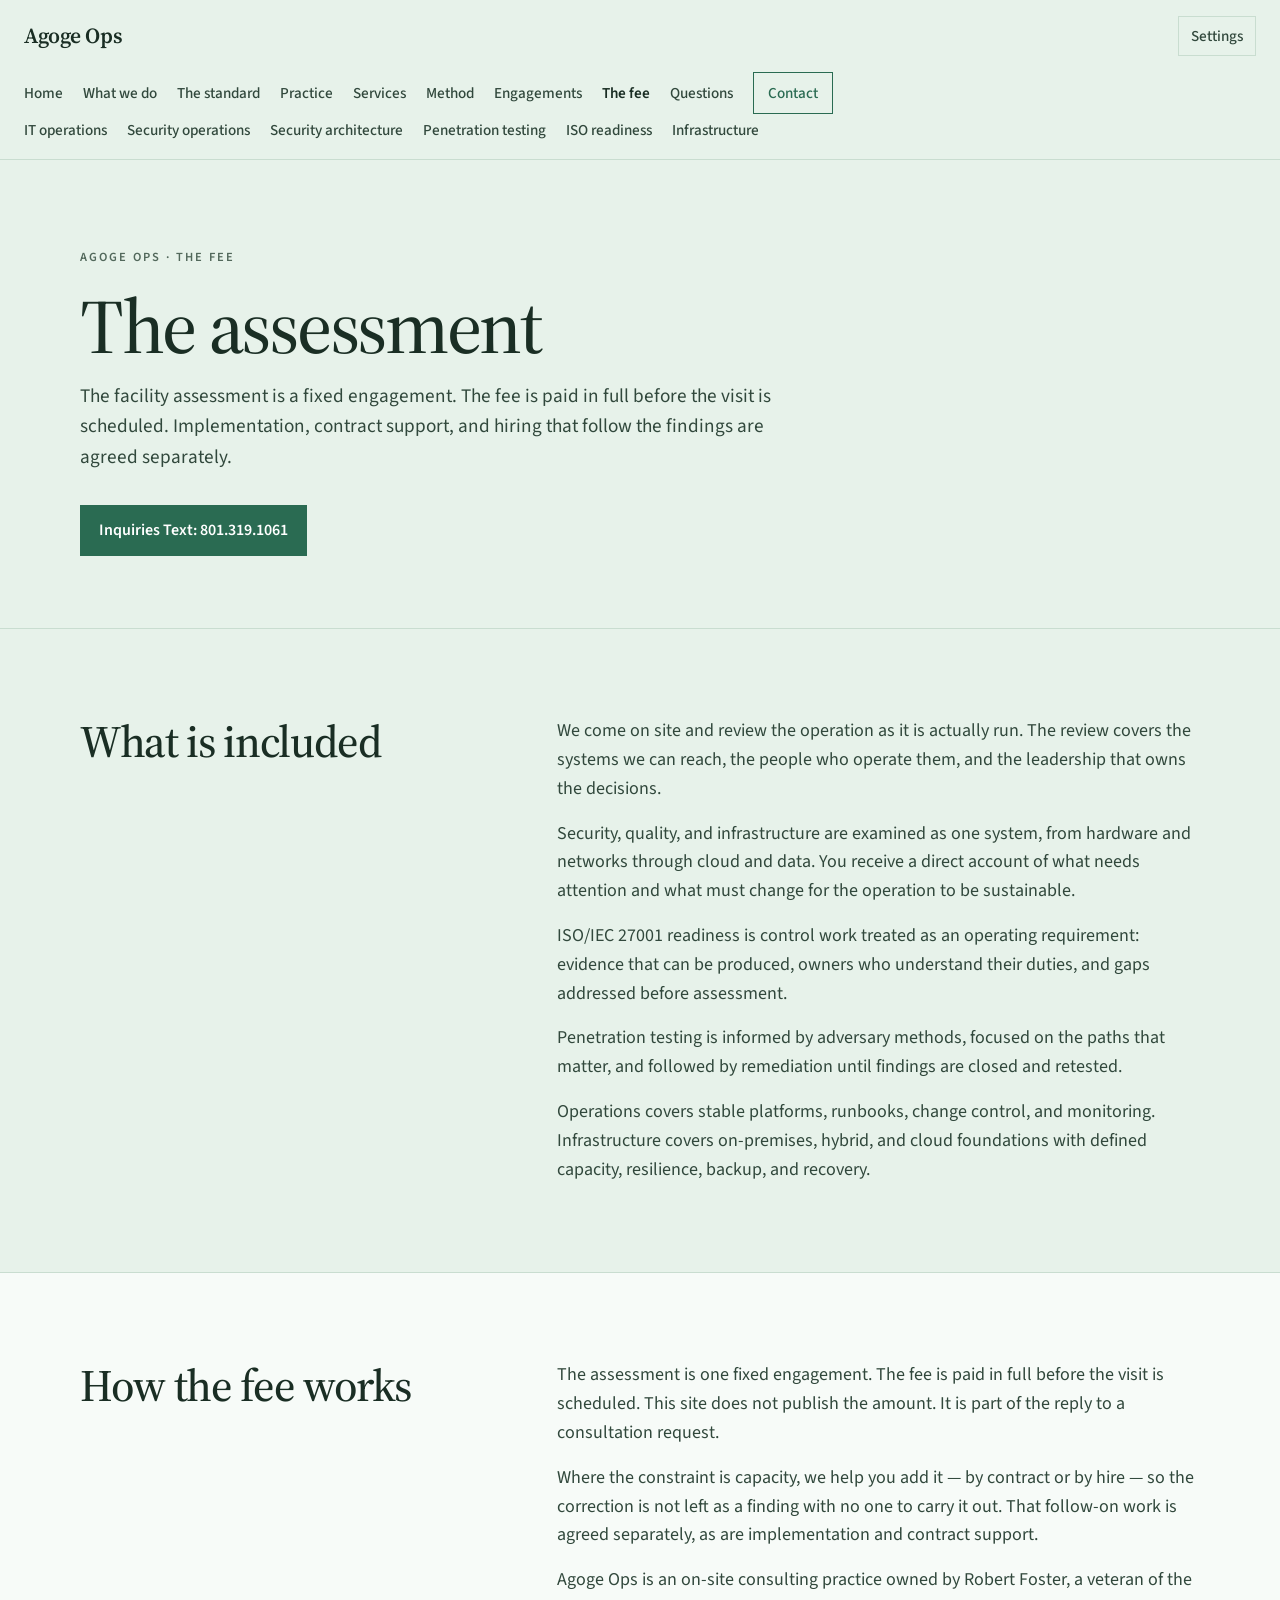
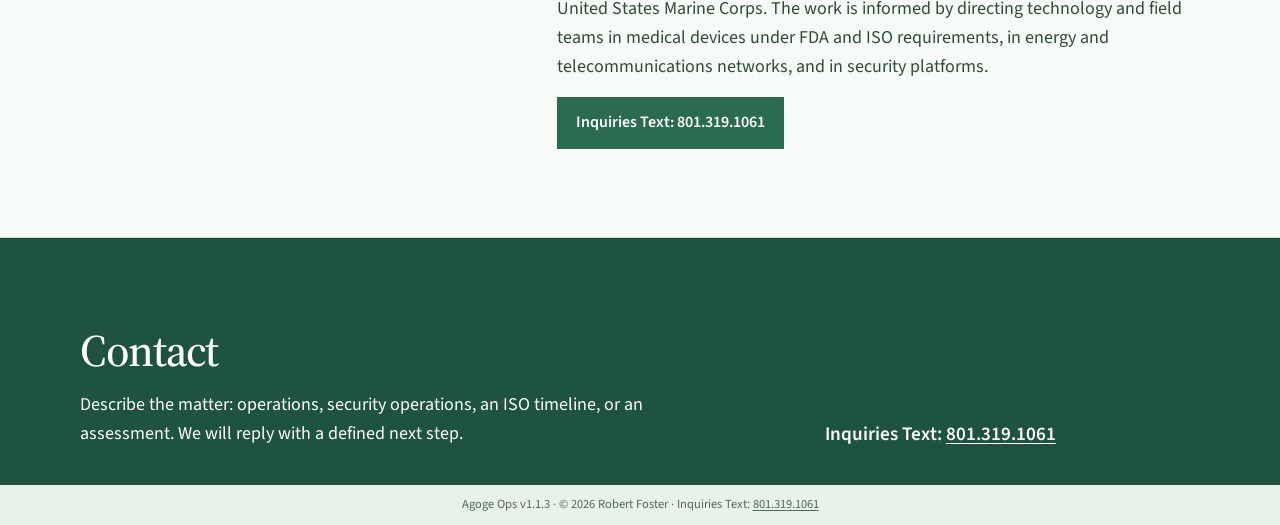
==== commit d342e9a0: "Use the inquiries text line for every support contact. The visible contact line is Inquiries Text: 8" ====
--- a/engagement.html
+++ b/engagement.html
@@ -146,7 +146,7 @@
         <h1 class="service-title">The assessment</h1>
         <p class="lede">The facility assessment is a fixed engagement. The fee is paid in full before the visit is scheduled. Implementation, contract support, and hiring that follow the findings are agreed separately.</p>
         <div class="hero-cta">
-          <a class="btn primary" href="sms:+18013191061">Text 801-319-1061 for customer support</a>
+          <a class="btn primary" href="sms:+18013191061">Inquiries Text: 801.319.1061</a>
         </div>
       </div>
     </section>
@@ -171,7 +171,7 @@
           <p>The assessment is one fixed engagement. The fee is paid in full before the visit is scheduled. This site does not publish the amount. It is part of the reply to a consultation request.</p>
           <p>Where the constraint is capacity, we help you add it — by contract or by hire — so the correction is not left as a finding with no one to carry it out. That follow-on work is agreed separately, as are implementation and contract support.</p>
           <p>Agoge Ops is an on-site consulting practice owned by Robert Foster, a veteran of the United States Marine Corps. The work is informed by directing technology and field teams in medical devices under FDA and ISO requirements, in energy and telecommunications networks, and in security platforms.</p>
-          <p><a class="btn primary" href="sms:+18013191061">Text 801-319-1061 for customer support</a></p>
+          <p><a class="btn primary" href="sms:+18013191061">Inquiries Text: 801.319.1061</a></p>
         </div>
       </div>
     </section>
@@ -182,12 +182,12 @@
           <h2>Contact</h2>
           <p>Describe the matter: operations, security operations, an ISO timeline, or an assessment. We will reply with a defined next step.</p>
         </div>
-        <address>Text <a href="sms:+18013191061">801-319-1061</a> for customer support</address>
+        <address>Inquiries Text: <a href="sms:+18013191061">801.319.1061</a></address>
       </div>
     </section>
   </main>
   <footer class="site-meta">
-    <p><span>Agoge Ops v1.1.3</span> · <span>© 2026 Robert Foster</span> · <span>Text <a href="sms:+18013191061">801-319-1061</a> for support</span></p>
+    <p><span>Agoge Ops v1.1.3</span> · <span>© 2026 Robert Foster</span> · <span>Inquiries Text: <a href="sms:+18013191061">801.319.1061</a></span></p>
   </footer>
 
   <script src="assets/site.js?v=1.1.3" defer></script>
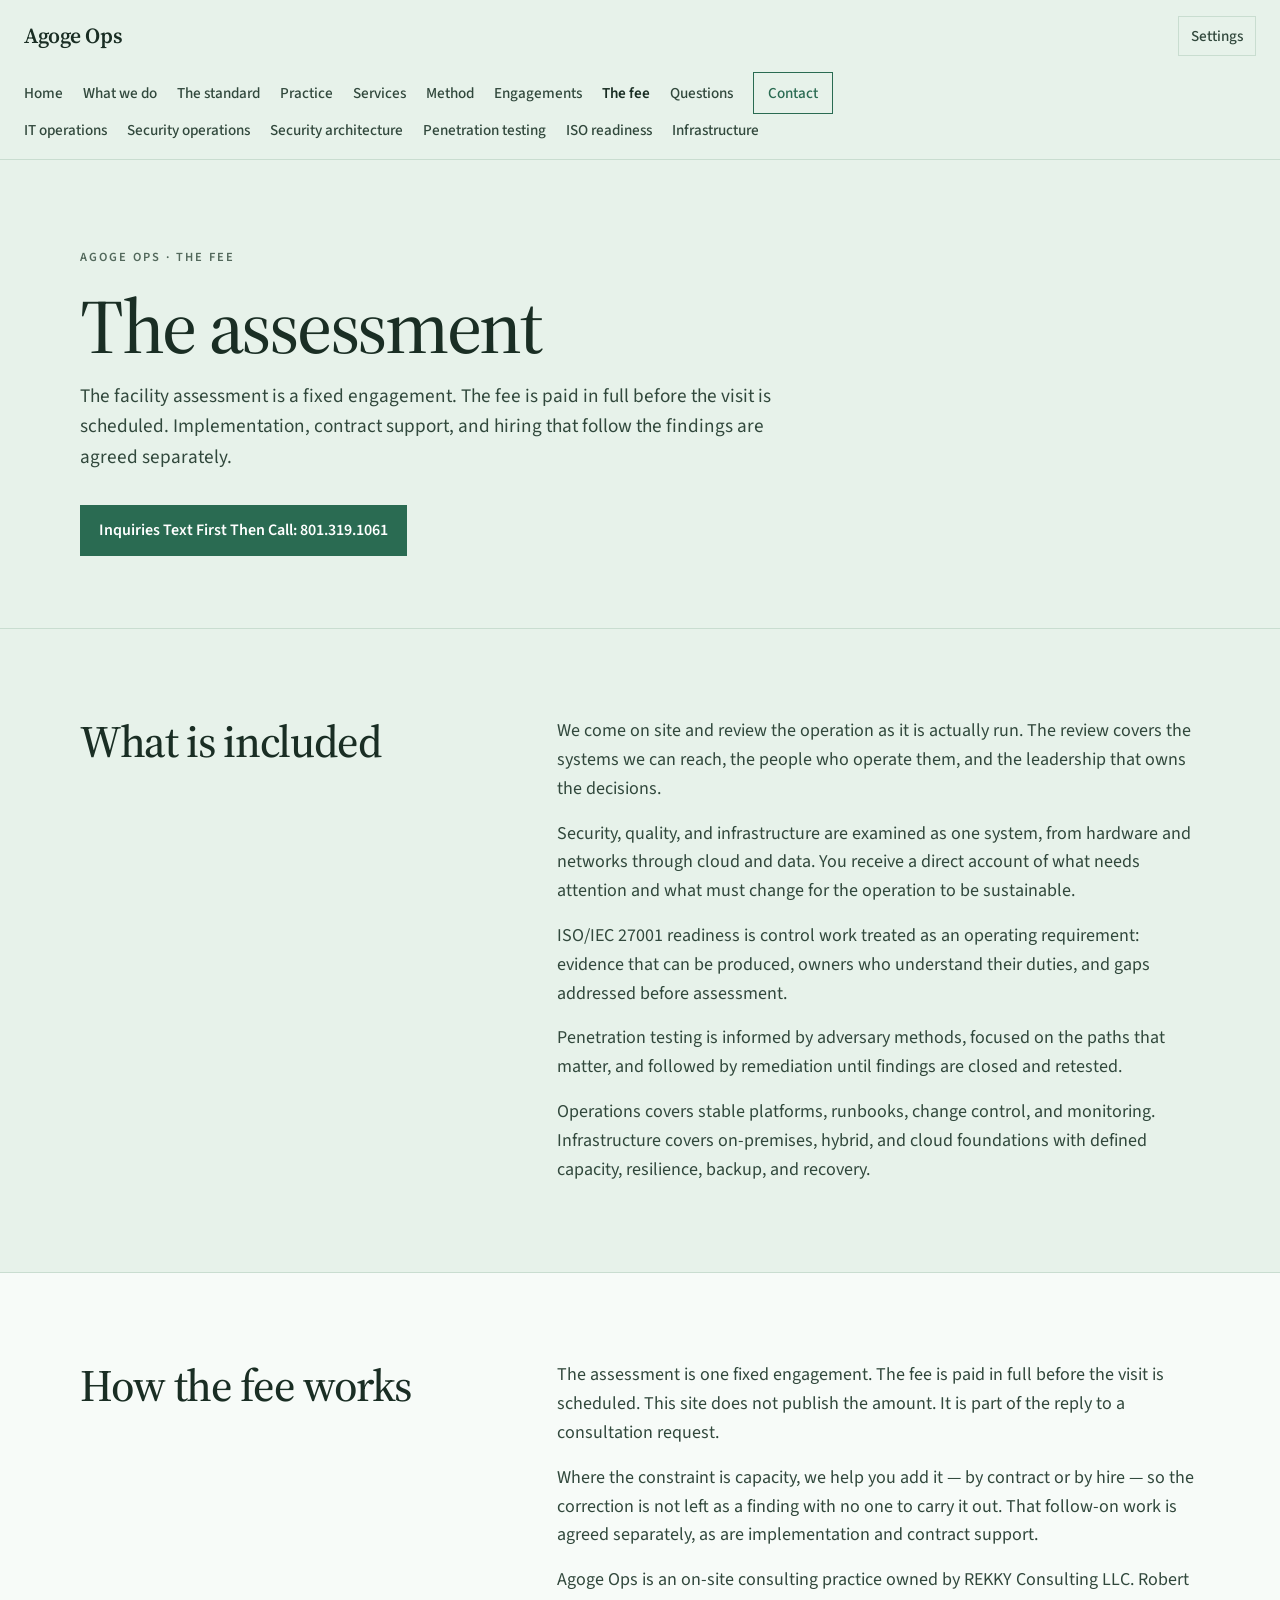
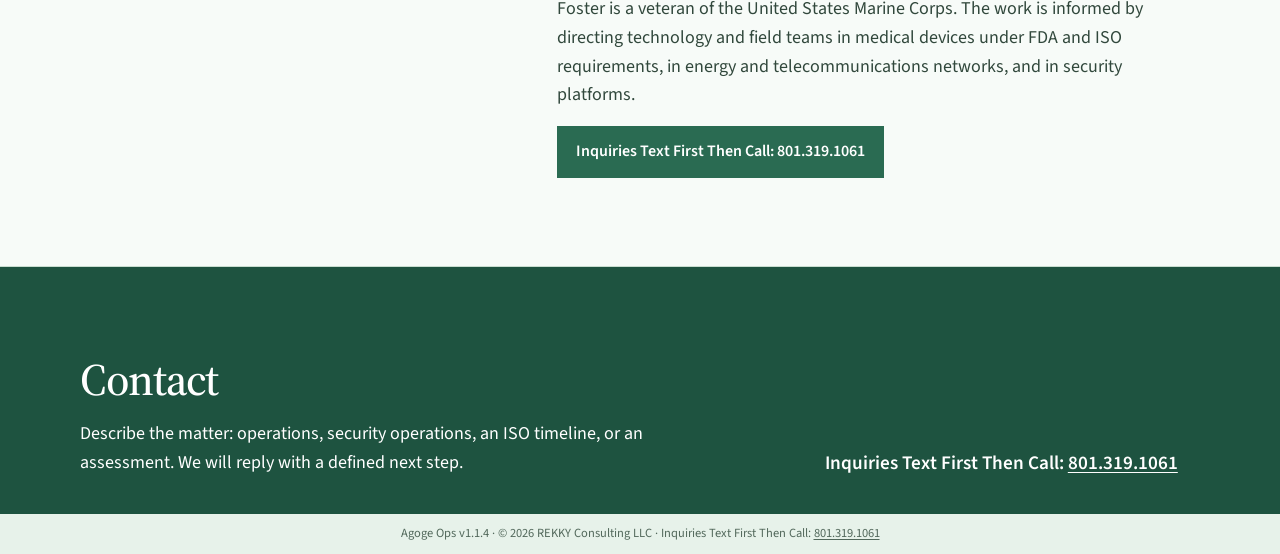
==== commit b59c5952: "Name REKKY Consulting LLC on the v1.1.4 footer and contact line. The inquiry line is now "Inquiries " ====
--- a/engagement.html
+++ b/engagement.html
@@ -63,7 +63,7 @@
     .site-meta{padding:10px 16px 12px;text-align:center;color:#52685b;font-size:12.5px;line-height:1.45}.site-meta p{margin:0}.site-meta a{color:#52685b;font-size:12.5px}
     a:focus-visible,button:focus-visible{outline:2px solid #1e5340;outline-offset:3px}
   </style>
-  <link rel="stylesheet" href="assets/site.css?v=1.1.3" />
+  <link rel="stylesheet" href="assets/site.css?v=1.1.4" />
   <script type="application/ld+json">
 {
   "@context": "https://schema.org",
@@ -146,7 +146,7 @@
         <h1 class="service-title">The assessment</h1>
         <p class="lede">The facility assessment is a fixed engagement. The fee is paid in full before the visit is scheduled. Implementation, contract support, and hiring that follow the findings are agreed separately.</p>
         <div class="hero-cta">
-          <a class="btn primary" href="sms:+18013191061">Inquiries Text: 801.319.1061</a>
+          <a class="btn primary" href="sms:+18013191061">Inquiries Text First Then Call: 801.319.1061</a>
         </div>
       </div>
     </section>
@@ -170,8 +170,8 @@
         <div>
           <p>The assessment is one fixed engagement. The fee is paid in full before the visit is scheduled. This site does not publish the amount. It is part of the reply to a consultation request.</p>
           <p>Where the constraint is capacity, we help you add it — by contract or by hire — so the correction is not left as a finding with no one to carry it out. That follow-on work is agreed separately, as are implementation and contract support.</p>
-          <p>Agoge Ops is an on-site consulting practice owned by Robert Foster, a veteran of the United States Marine Corps. The work is informed by directing technology and field teams in medical devices under FDA and ISO requirements, in energy and telecommunications networks, and in security platforms.</p>
-          <p><a class="btn primary" href="sms:+18013191061">Inquiries Text: 801.319.1061</a></p>
+          <p>Agoge Ops is an on-site consulting practice owned by REKKY Consulting LLC. Robert Foster is a veteran of the United States Marine Corps. The work is informed by directing technology and field teams in medical devices under FDA and ISO requirements, in energy and telecommunications networks, and in security platforms.</p>
+          <p><a class="btn primary" href="sms:+18013191061">Inquiries Text First Then Call: 801.319.1061</a></p>
         </div>
       </div>
     </section>
@@ -182,14 +182,14 @@
           <h2>Contact</h2>
           <p>Describe the matter: operations, security operations, an ISO timeline, or an assessment. We will reply with a defined next step.</p>
         </div>
-        <address>Inquiries Text: <a href="sms:+18013191061">801.319.1061</a></address>
+        <address>Inquiries Text First Then Call: <a href="sms:+18013191061">801.319.1061</a></address>
       </div>
     </section>
   </main>
   <footer class="site-meta">
-    <p><span>Agoge Ops v1.1.3</span> · <span>© 2026 Robert Foster</span> · <span>Inquiries Text: <a href="sms:+18013191061">801.319.1061</a></span></p>
+    <p><span>Agoge Ops v1.1.4</span> · <span>© 2026 REKKY Consulting LLC</span> · <span>Inquiries Text First Then Call: <a href="sms:+18013191061">801.319.1061</a></span></p>
   </footer>
 
-  <script src="assets/site.js?v=1.1.3" defer></script>
+  <script src="assets/site.js?v=1.1.4" defer></script>
 </body>
 </html>
